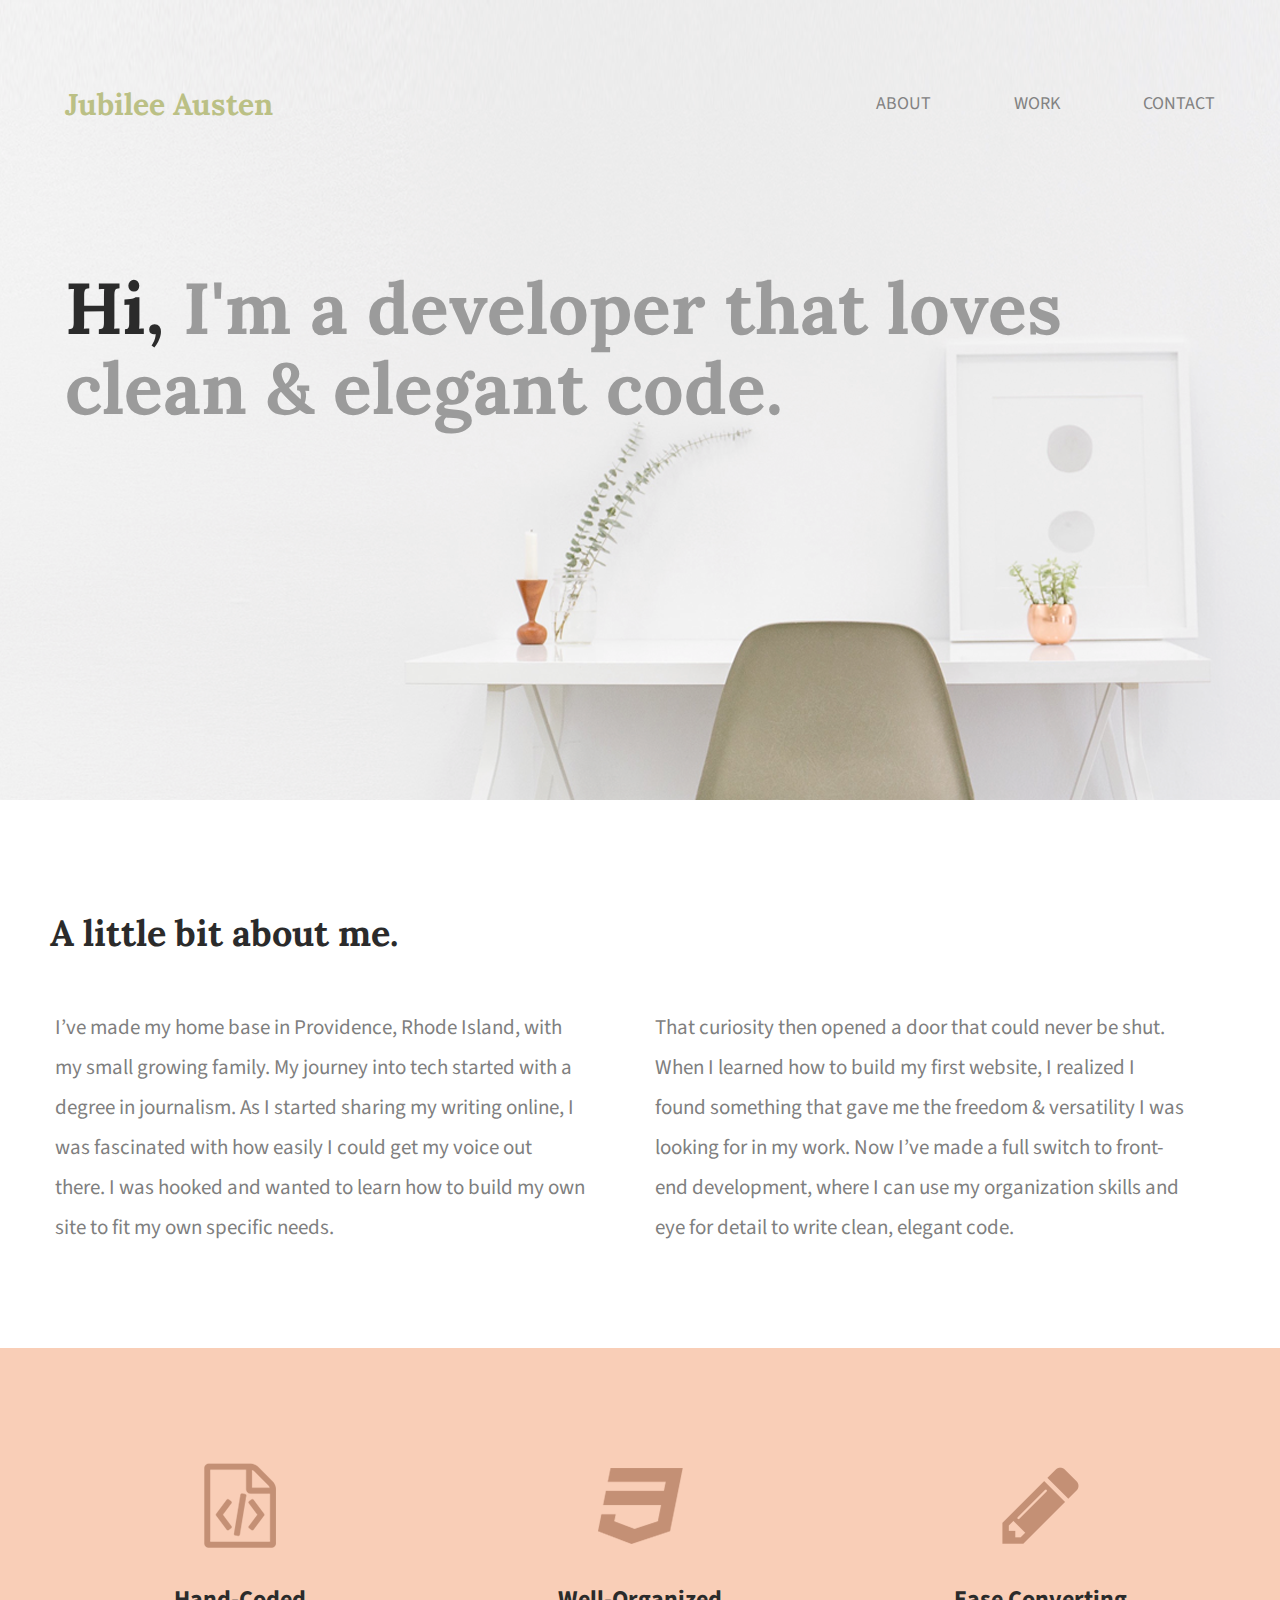
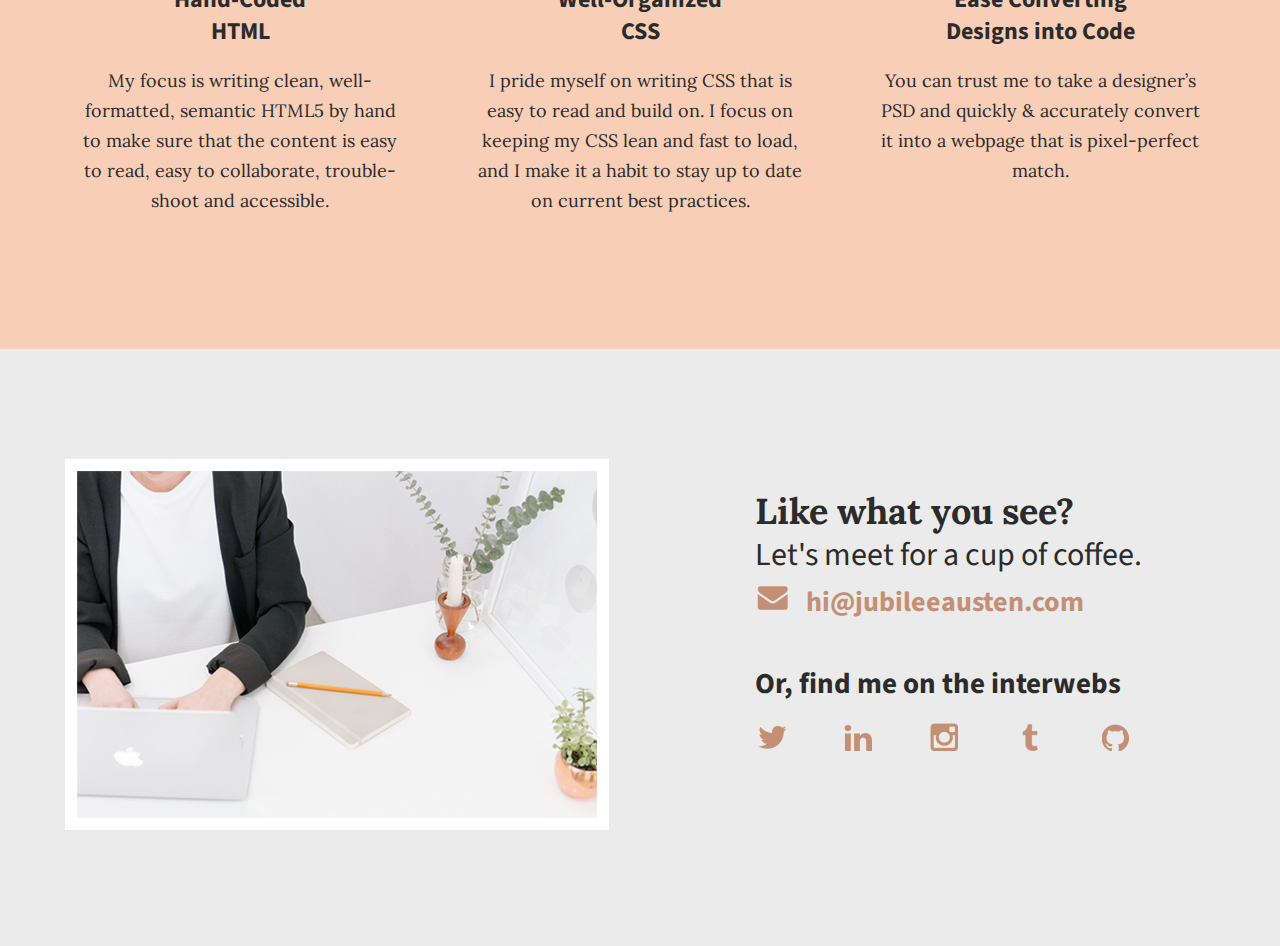
==== index.html @ 4a873bf2 "landing-page version 1.0.0" ====
<!DOCTYPE html>
<html lang="en">
  <head>
    <meta charset="UTF-8" />
    <meta http-equiv="X-UA-Compatible" content="IE=edge" />
    <meta name="viewport" content="width=device-width, initial-scale=1.0" />
    <title>Jubilee Austen | Portfolio</title>
    <link rel="stylesheet" href="./css/normalize.css" />
    <link rel="stylesheet" href="./css/main.css" />
    <link
      href="https://fonts.googleapis.com/css?family=Source+Sans+Pro:400,700"
      rel="stylesheet"
      type="text/css"
    />
    <link rel="preconnect" href="https://fonts.googleapis.com" />
    <link rel="preconnect" href="https://fonts.gstatic.com" crossorigin />
    <link
      href="https://fonts.googleapis.com/css2?family=Lora:wght@400;700&family=Maven+Pro:wght@400;500&family=Mulish:ital,wght@0,200;0,300;0,400;0,500;0,600;0,800;0,900;1,200;1,300;1,400;1,500;1,600;1,700;1,800;1,900&family=Shizuru&display=swap"
      rel="stylesheet"
    />
  </head>
  <body>
    <header>
      <div class="full-width">
        <div class="half-width">
          <h1>Jubilee Austen</h1>
          <h2>
            <span>Hi,</span> I'm a developer that loves clean &amp; elegant
            code.
          </h2>
        </div>
        <div class="half-width">
          <nav>
            <ul>
              <li><a href="#about">About</a></li>
              <li><a href="#work">Work</a></li>
              <li><a href="#contact">Contact</a></li>
            </ul>
          </nav>
        </div>
      </div>
    </header>
    <main>
      <section id="about">
        <div class="full-width">
          <h2>A little bit about me.</h2>
          <div class="half-width">
            <p>
              I’ve made my home base in Providence, Rhode Island, with my small
              growing family. My journey into tech started with a degree in
              journalism. As I started sharing my writing online, I was
              fascinated with how easily I could get my voice out there. I was
              hooked and wanted to learn how to build my own site to fit my own
              specific needs.
            </p>
          </div>
          <div class="half-width">
            <p>
              That curiosity then opened a door that could never be shut. When I
              learned how to build my first website, I realized I found
              something that gave me the freedom & versatility I was looking for
              in my work. Now I’ve made a full switch to front-end development,
              where I can use my organization skills and eye for detail to write
              clean, elegant code.
            </p>
          </div>
        </div>
      </section>
      <section id="work">
        <div class="full-width">
          <div class="third-width">
            <img src="./img/html-icon.png" alt="HTML icon" />
            <h3>Hand-Coded HTML</h3>
            <p>
              My focus is writing clean, well-formatted, semantic HTML5 by hand
              to make sure that the content is easy to read, easy to
              collaborate, trouble-shoot and accessible.
            </p>
          </div>
          <div class="third-width">
            <img src="./img/css-icon.png" alt="css-icon" />
            <h3>Well-Organized CSS</h3>
            <p>
              I pride myself on writing CSS that is easy to read and build on. I
              focus on keeping my CSS lean and fast to load, and I make it a
              habit to stay up to date on current best practices.
            </p>
          </div>
          <div class="third-width">
            <img src="./img/pencil-icon.png" alt="html-icon" />
            <h3>Ease Converting Designs into Code</h3>
            <p>
              You can trust me to take a designer’s PSD and quickly & accurately
              convert it into a webpage that is pixel-perfect match.
            </p>
          </div>
        </div>
      </section>
      <footer id="contact">
        <div class="full-width">
          <div class="half-width">
            <img
              id="contact-img"
              src="./img/contact-image.png"
              alt="a picture of Jubilee Austen"
            />
          </div>
          <div class="half-width">
            <h2>Like what you see?</h2>
            <h3 id="email-header">Let's meet for a cup of coffee.</h3>
            <a href="mailto:hi@jubileeausten.com"
              ><img
                id="envelope"
                src="./img/envelope.png"
                alt="envelope-icon"
              />
              hi@jubileeausten.com
            </a>
            <h3 id="socialmedia-header">Or, find me on the interwebs</h3>
            <ul>
              <li>
                <a href="https://twitter.com/home?lang=en"
                  ><img src="./img/twitter.png" alt="github-icon"
                /></a>
              </li>
              <li>
                <a
                  href="https://www.linkedin.com/in/morethan-engineer-entrepreneur-devyn-zillmer/"
                  ><img src="./img/linkedin.png" alt="github-icon"
                /></a>
              </li>
              <li>
                <a href="https://www.instagram.com/"
                  ><img src="./img/instagram.png" alt="github-icon"
                /></a>
              </li>
              <li>
                <a href="https://www.tumblr.com/"
                  ><img src="./img/tumblr.png" alt="github-icon"
                /></a>
              </li>
              <li>
                <a href="https://www.github.com/"
                  ><img src="./img/github.png" alt="github-icon"
                /></a>
              </li>
            </ul>
          </div>
        </div>
      </footer>
    </main>
  </body>
</html>
---- css/main.css ----
/***** BASE STYLES *****/

body {
  font-family: "Source Sans Pro", sans-serif;
  color: #2b2b2b;
}

/***** GRID *****/

.full-width {
  width: 1200px;
  margin: 0 auto;
  overflow: auto;
}

.half-width {
  width: 600px;
  float: left;
}

.third-width {
  width: 400px;
  float: left;
}

/***** HEADER *****/

header {
  height: 800px;
  background: url(../img/full-background.png) no-repeat center;
  background-size: cover;
  background-position: center;
}

header h1 {
  padding: 65px 0 65px 25px;
  font-family: Lora;
  font-size: 30px;
  color: #bbc085;
}

nav {
  float: right;
  padding: 75px 25px;
}
nav ul li {
  display: inline-block;
}
nav ul li a {
  text-transform: uppercase;
  text-decoration: none;
  font-size: 18px;
  color: #828282;
  padding-left: 80px;
}

header h2 {
  width: 1000px;
  clear: none;
  font-family: Lora;
  font-size: 72px;
  line-height: 80px;
  color: #9b9b9b;
  padding: 20px 0 20px 25px;
}
header h2 span {
  color: #2b2b2b;
}

/***** ABOUT *****/

#about .full-width {
  padding: 80px 0;
}

#about h2 {
  font-family: Lora;
  font-size: 36px;
  padding-left: 10px;
  color: #2b2b2b;
}

#about p {
  font-size: 21px;
  color: #7f7f7f;
  line-height: 40px;
  padding-left: 15px;
  padding-right: 55px;
}

/***** WORK *****/

#work {
  text-align: center;
  background-color: #f9ceb7;
}

#work .full-width {
  padding: 115px 0;
}

#work img {
  padding-bottom: 30px;
}

#work h3 {
  font-size: 24px;
  line-height: 32px;
  width: 48%;
  margin: 0 auto;
  color: #2b2b2b;
}

#work p {
  font-family: Lora;
  font-size: 18px;
  line-height: 30px;
  padding: 0 35px;
}

/***** CONTACT *****/

#contact {
  background-color: #ebebeb;
}

#contact .full-width {
  padding: 110px 0;
}

#contact img#contact-img {
  margin-left: 25px;
  border: 12px solid #ffffff;
}

#contact h2,
#contact #email-header,
#contact #socialmedia-header,
#contact ul {
  padding-left: 115px;
}
#contact #envelope {
  padding: 0 10px 0 115px;
}

#contact h2 {
  font-family: Lora;
  font-size: 36px;
  line-height: 44px;
}
#contact #email-header {
  font-size: 32px;
  font-weight: 400;
  line-height: 44px;
  margin: -30px 0 5px 0;
}
#contact #socialmedia-header {
  font-weight: 700;
  font-size: 29px;
  line-height: 44px;
  margin: 40px 0 0 0;
}
#contact a {
  text-decoration: none;
  color: #c49075;
  font-weight: 700;
  font-size: 28px;
}

#contact ul {
  list-style: none;
}
#contact ul li {
  display: inline-block;
}
#contact ul img {
  padding-right: 48px;
}
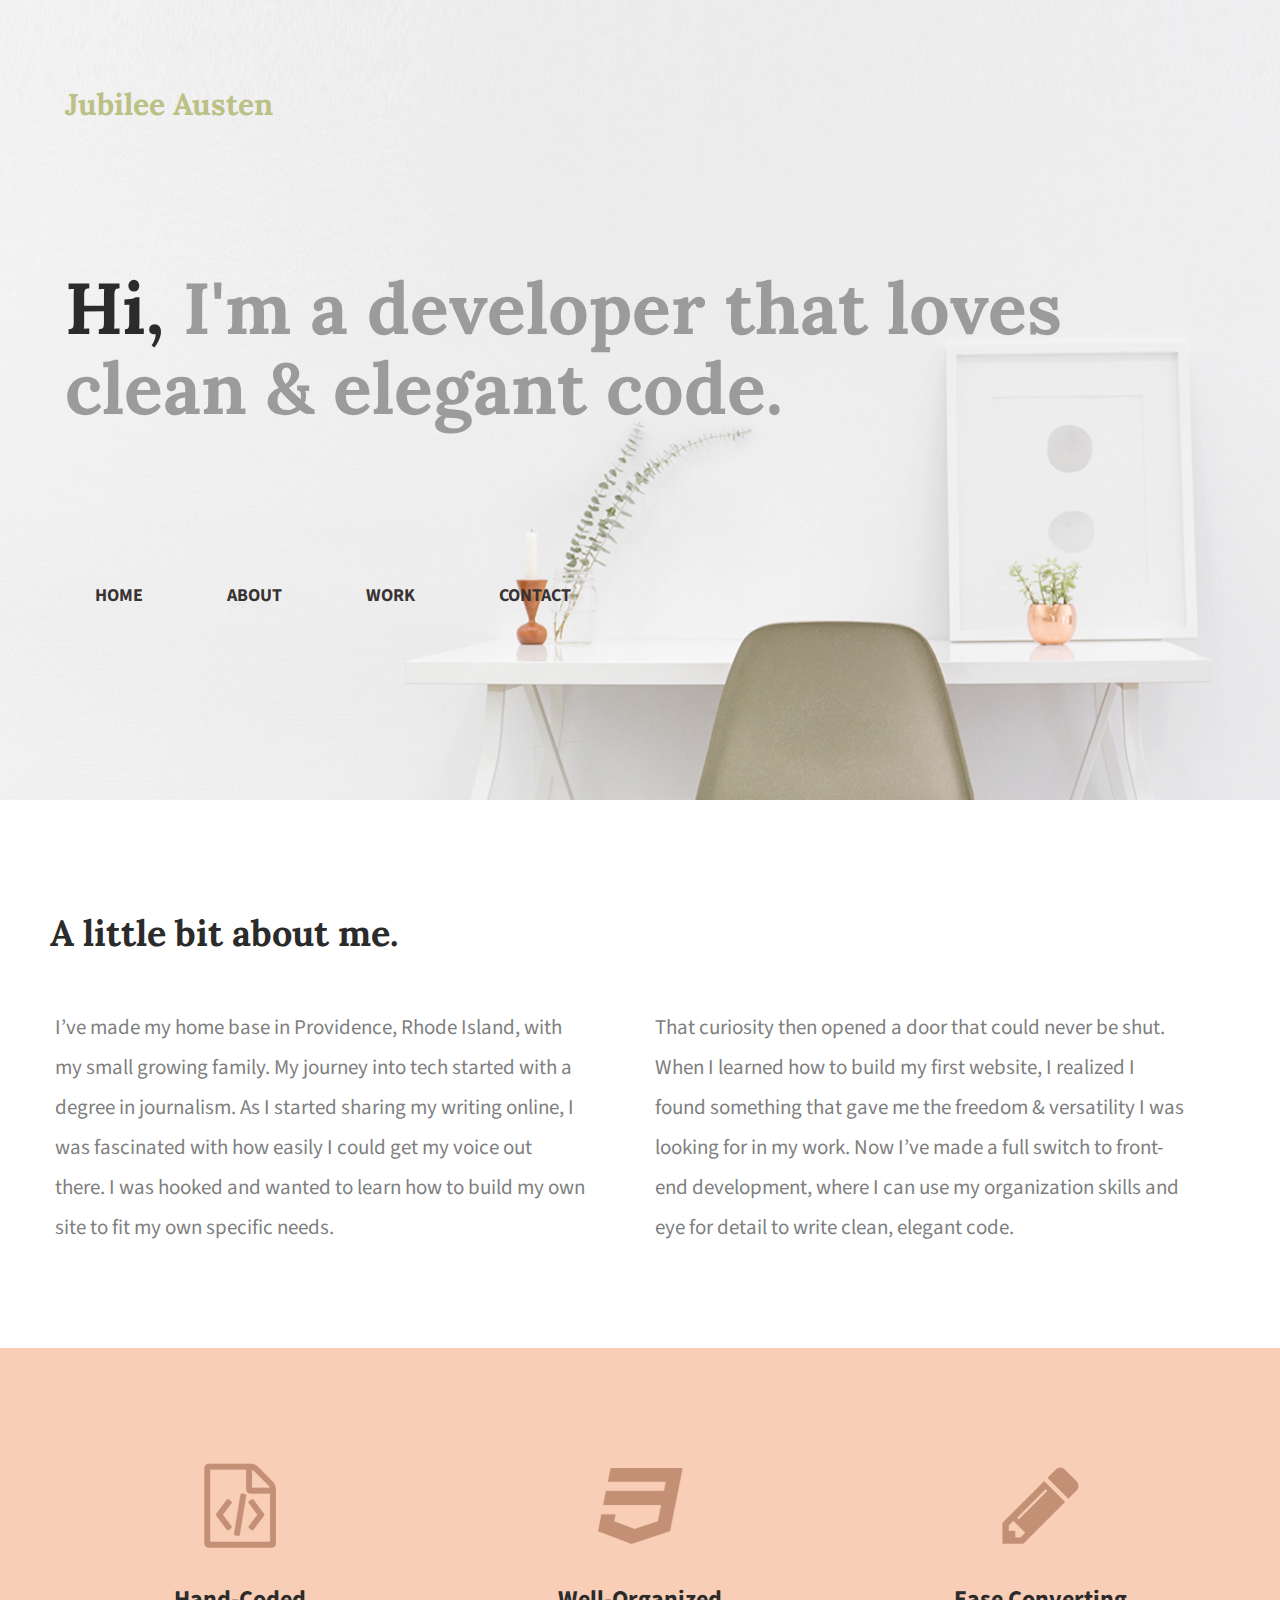
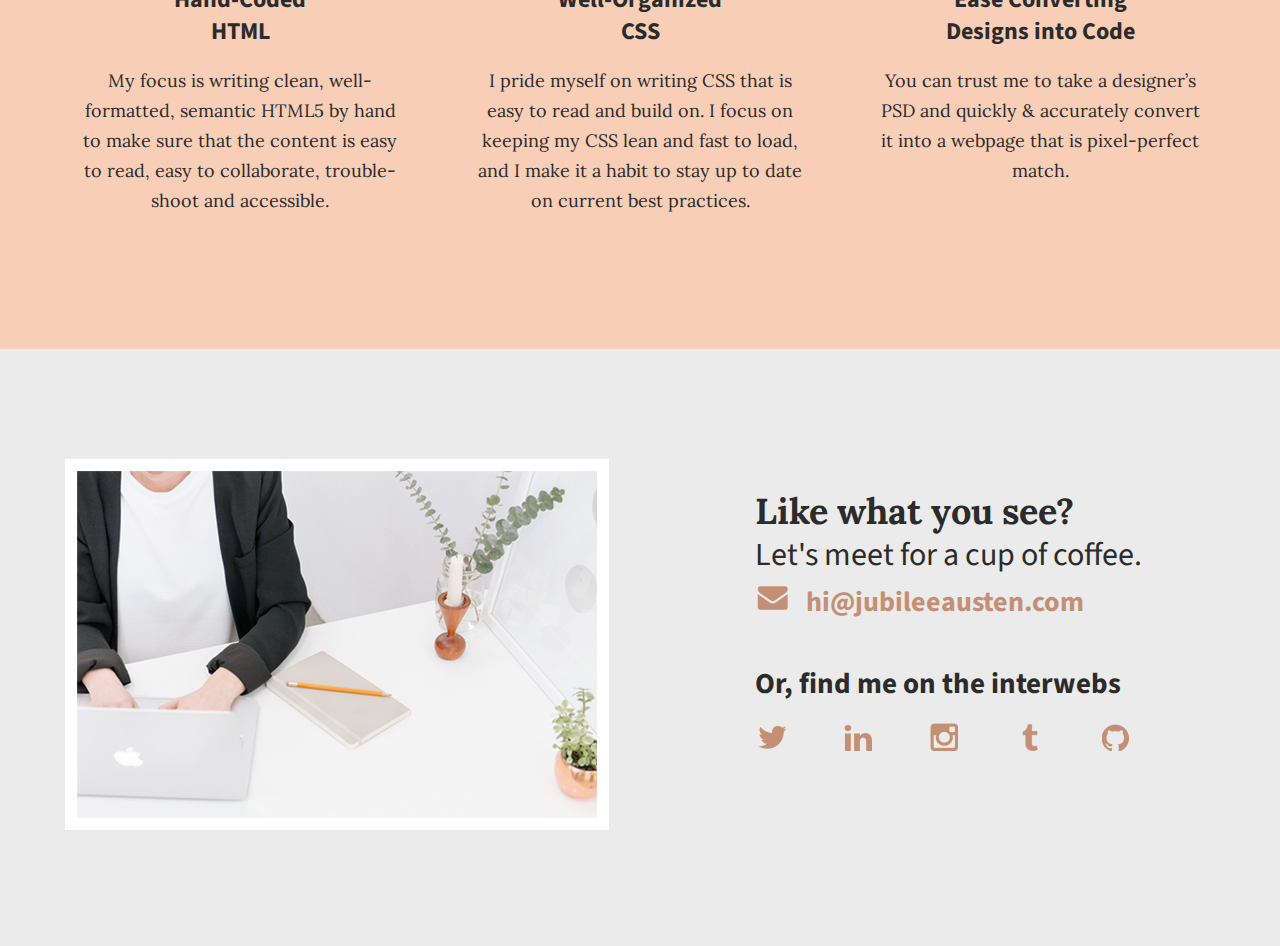
==== commit 9075e857: "add a work-page and styles for page" ====
--- a/index.html
+++ b/index.html
@@ -19,7 +19,7 @@
       rel="stylesheet"
     />
   </head>
-  <body>
+  <body class="container">
     <header>
       <div class="full-width">
         <div class="half-width">
@@ -29,16 +29,16 @@
             code.
           </h2>
         </div>
-        <div class="half-width">
           <nav>
             <ul>
+              <li><a href="./index.html">Home</a></li>
               <li><a href="#about">About</a></li>
-              <li><a href="#work">Work</a></li>
+              <li><a href="./work/index.html">Work</a></li>
               <li><a href="#contact">Contact</a></li>
             </ul>
           </nav>
-        </div>
       </div>
+    </div>
     </header>
     <main>
       <section id="about">
--- a/css/main.css
+++ b/css/main.css
@@ -30,6 +30,7 @@
   background: url(../img/full-background.png) no-repeat center;
   background-size: cover;
   background-position: center;
+  opacity: 1;
 }
 
 header h1 {
@@ -42,16 +43,25 @@
 nav {
   float: right;
   padding: 75px 25px;
+  width: 1200px;
+}
+
+nav ul {
+  margin: 0;
+  padding: 0;
 }
 nav ul li {
   display: inline-block;
+  margin-right: 1px;
 }
 nav ul li a {
   text-transform: uppercase;
   text-decoration: none;
   font-size: 18px;
-  color: #828282;
+  color: #3a3333;
   padding-left: 80px;
+  font-weight: bold;
+  z-index: 1000;
 }
 
 header h2 {
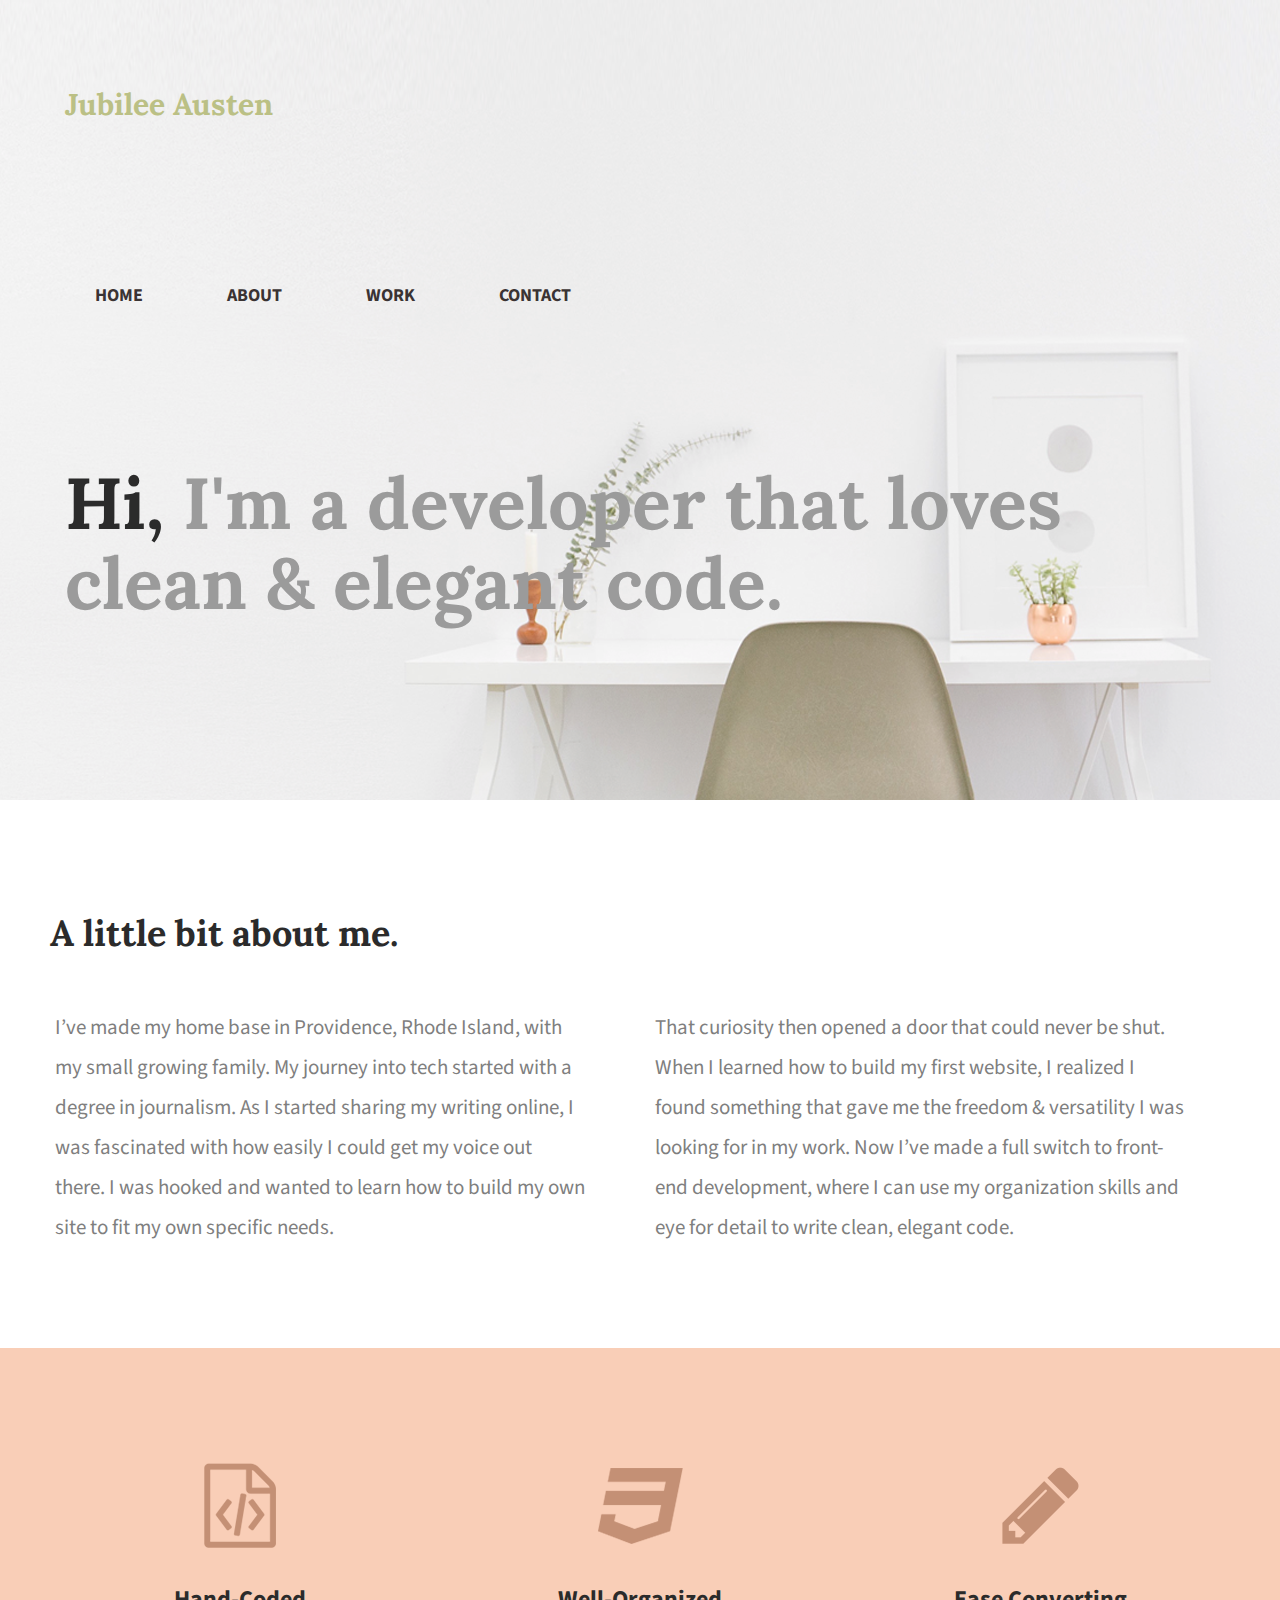
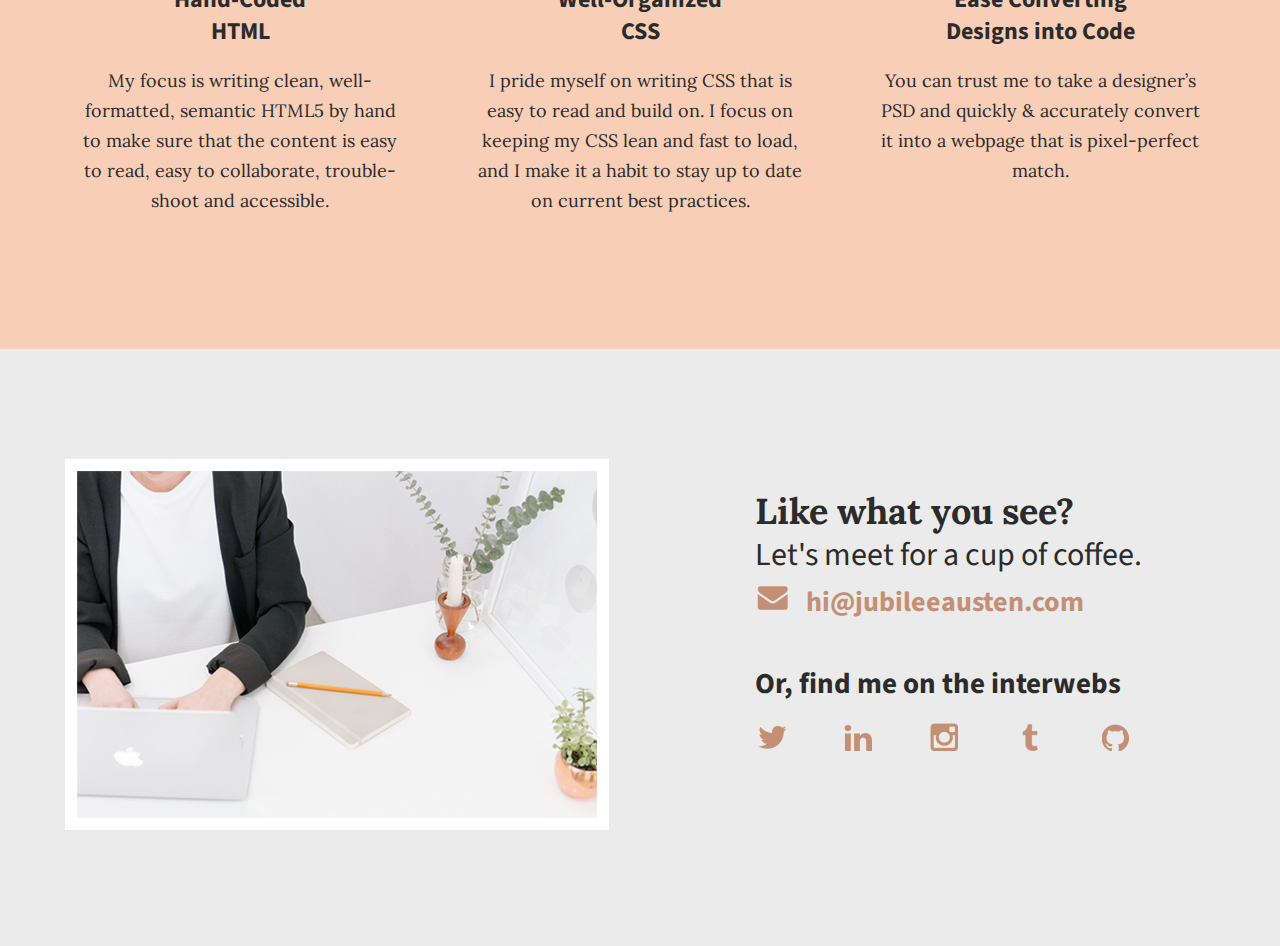
==== commit f54999ba: "add more styles to navbar" ====
--- a/index.html
+++ b/index.html
@@ -22,13 +22,8 @@
   <body class="container">
     <header>
       <div class="full-width">
-        <div class="half-width">
+        <div>
           <h1>Jubilee Austen</h1>
-          <h2>
-            <span>Hi,</span> I'm a developer that loves clean &amp; elegant
-            code.
-          </h2>
-        </div>
           <nav>
             <ul>
               <li><a href="./index.html">Home</a></li>
@@ -37,8 +32,14 @@
               <li><a href="#contact">Contact</a></li>
             </ul>
           </nav>
+        </div>
+        <div class="full-width">
+          <h2>
+            <span>Hi,</span> I'm a developer that loves clean &amp; elegant
+            code.
+          </h2>
+        </div>
       </div>
-    </div>
     </header>
     <main>
       <section id="about">
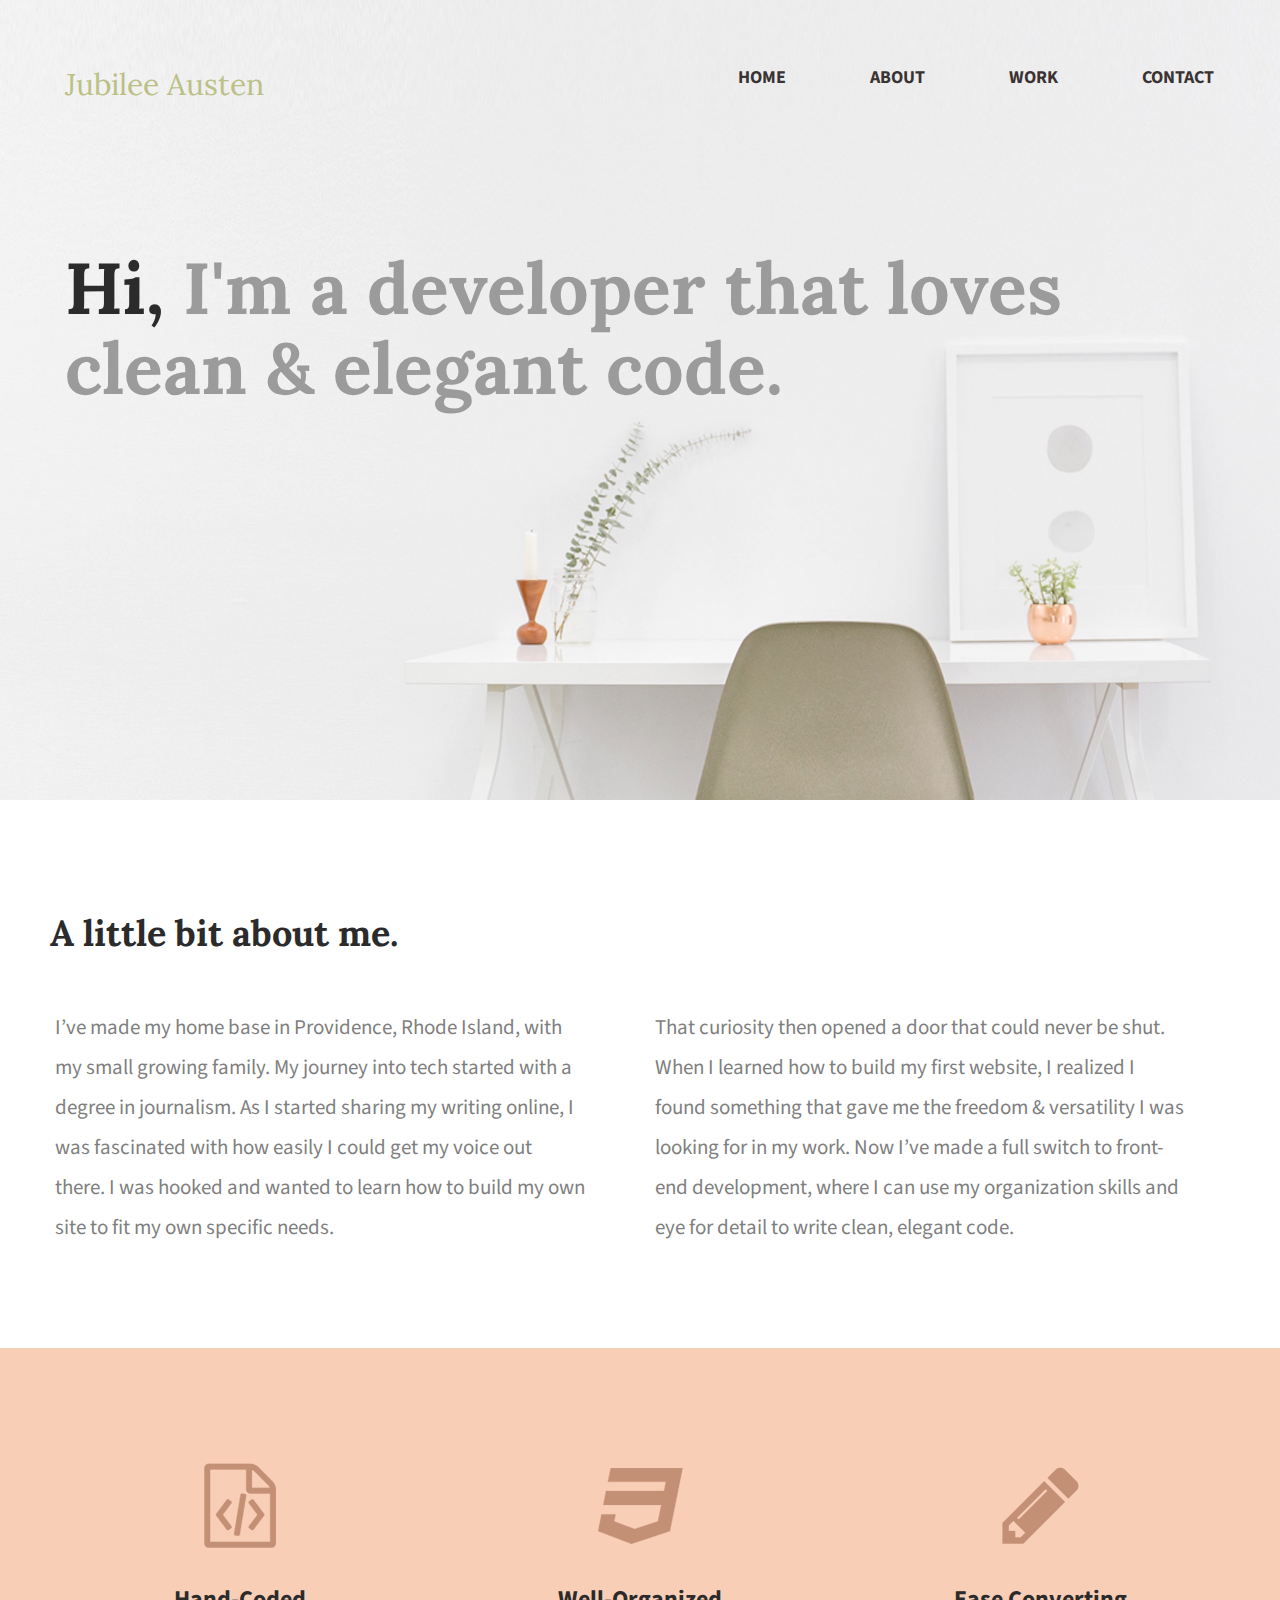
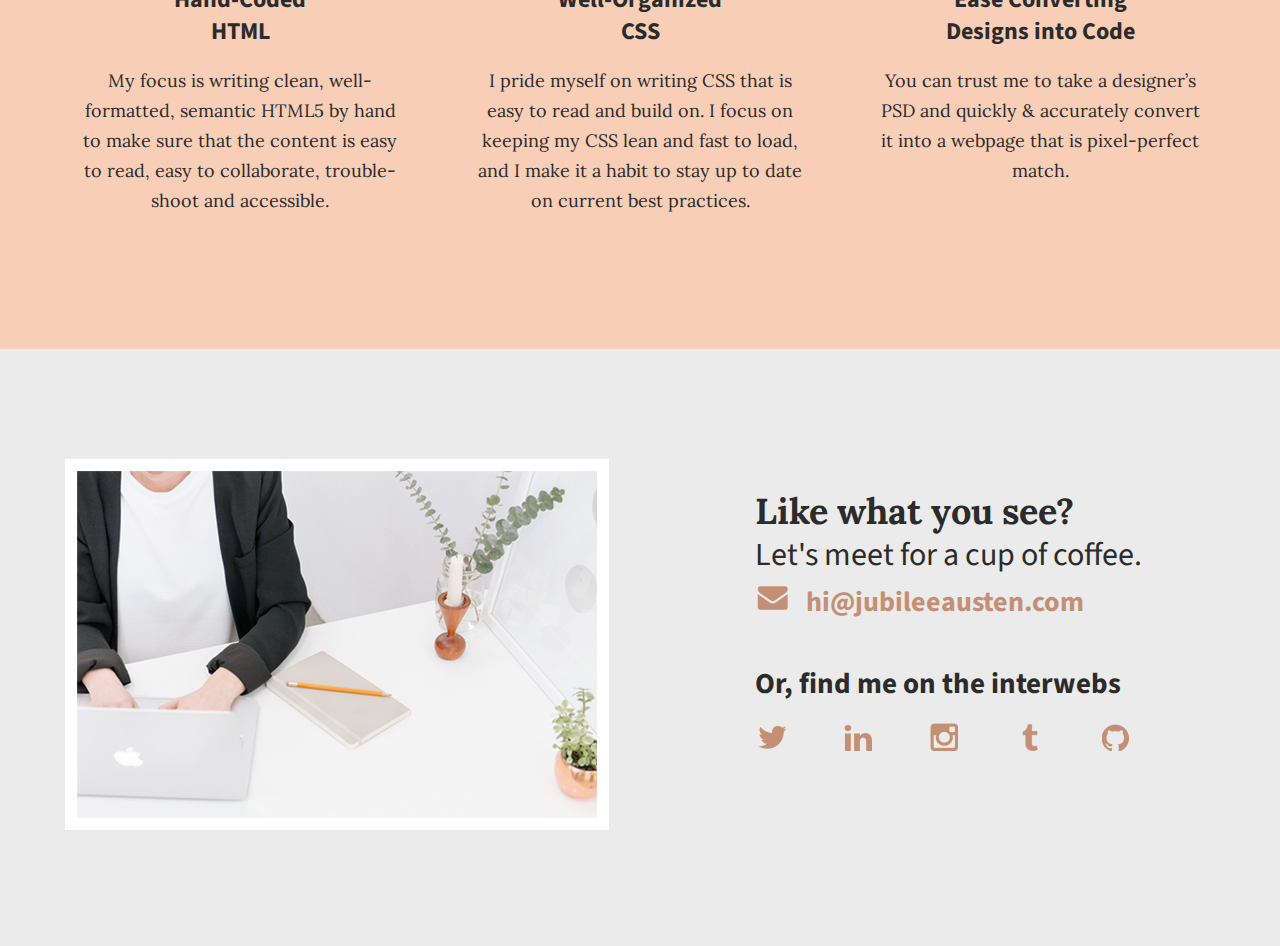
==== commit cbf72652: "align developer name next to nav bar with css styles" ====
--- a/index.html
+++ b/index.html
@@ -23,7 +23,7 @@
     <header>
       <div class="full-width">
         <div>
-          <h1>Jubilee Austen</h1>
+          <a class="logo" href="../index.html">Jubilee Austen</a>
           <nav>
             <ul>
               <li><a href="./index.html">Home</a></li>
--- a/css/main.css
+++ b/css/main.css
@@ -33,17 +33,19 @@
   opacity: 1;
 }
 
-header h1 {
+.logo {
   padding: 65px 0 65px 25px;
   font-family: Lora;
   font-size: 30px;
   color: #bbc085;
+  display: inline-block;
+  text-decoration: none;
 }
 
 nav {
   float: right;
-  padding: 75px 25px;
-  width: 1200px;
+  padding: 65px 25px;
+  /* width: 1200px; */
 }
 
 nav ul {
